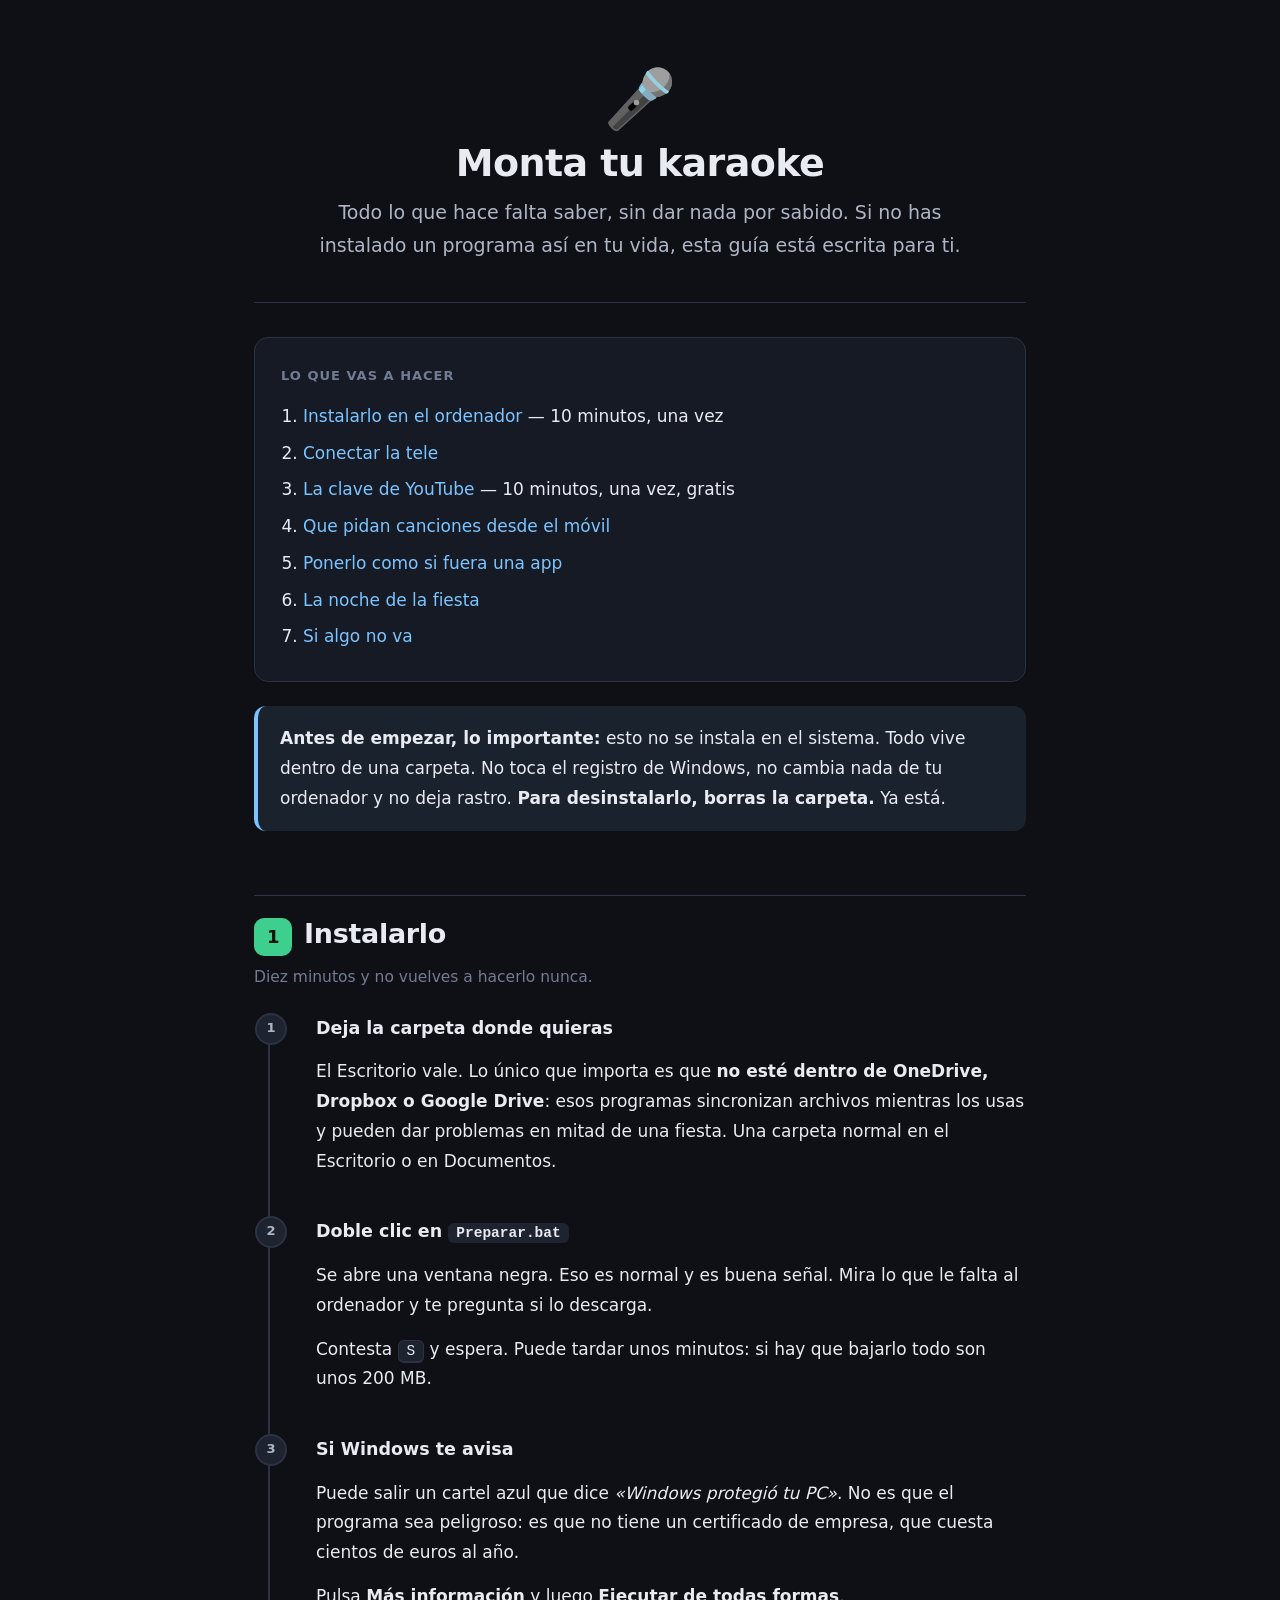
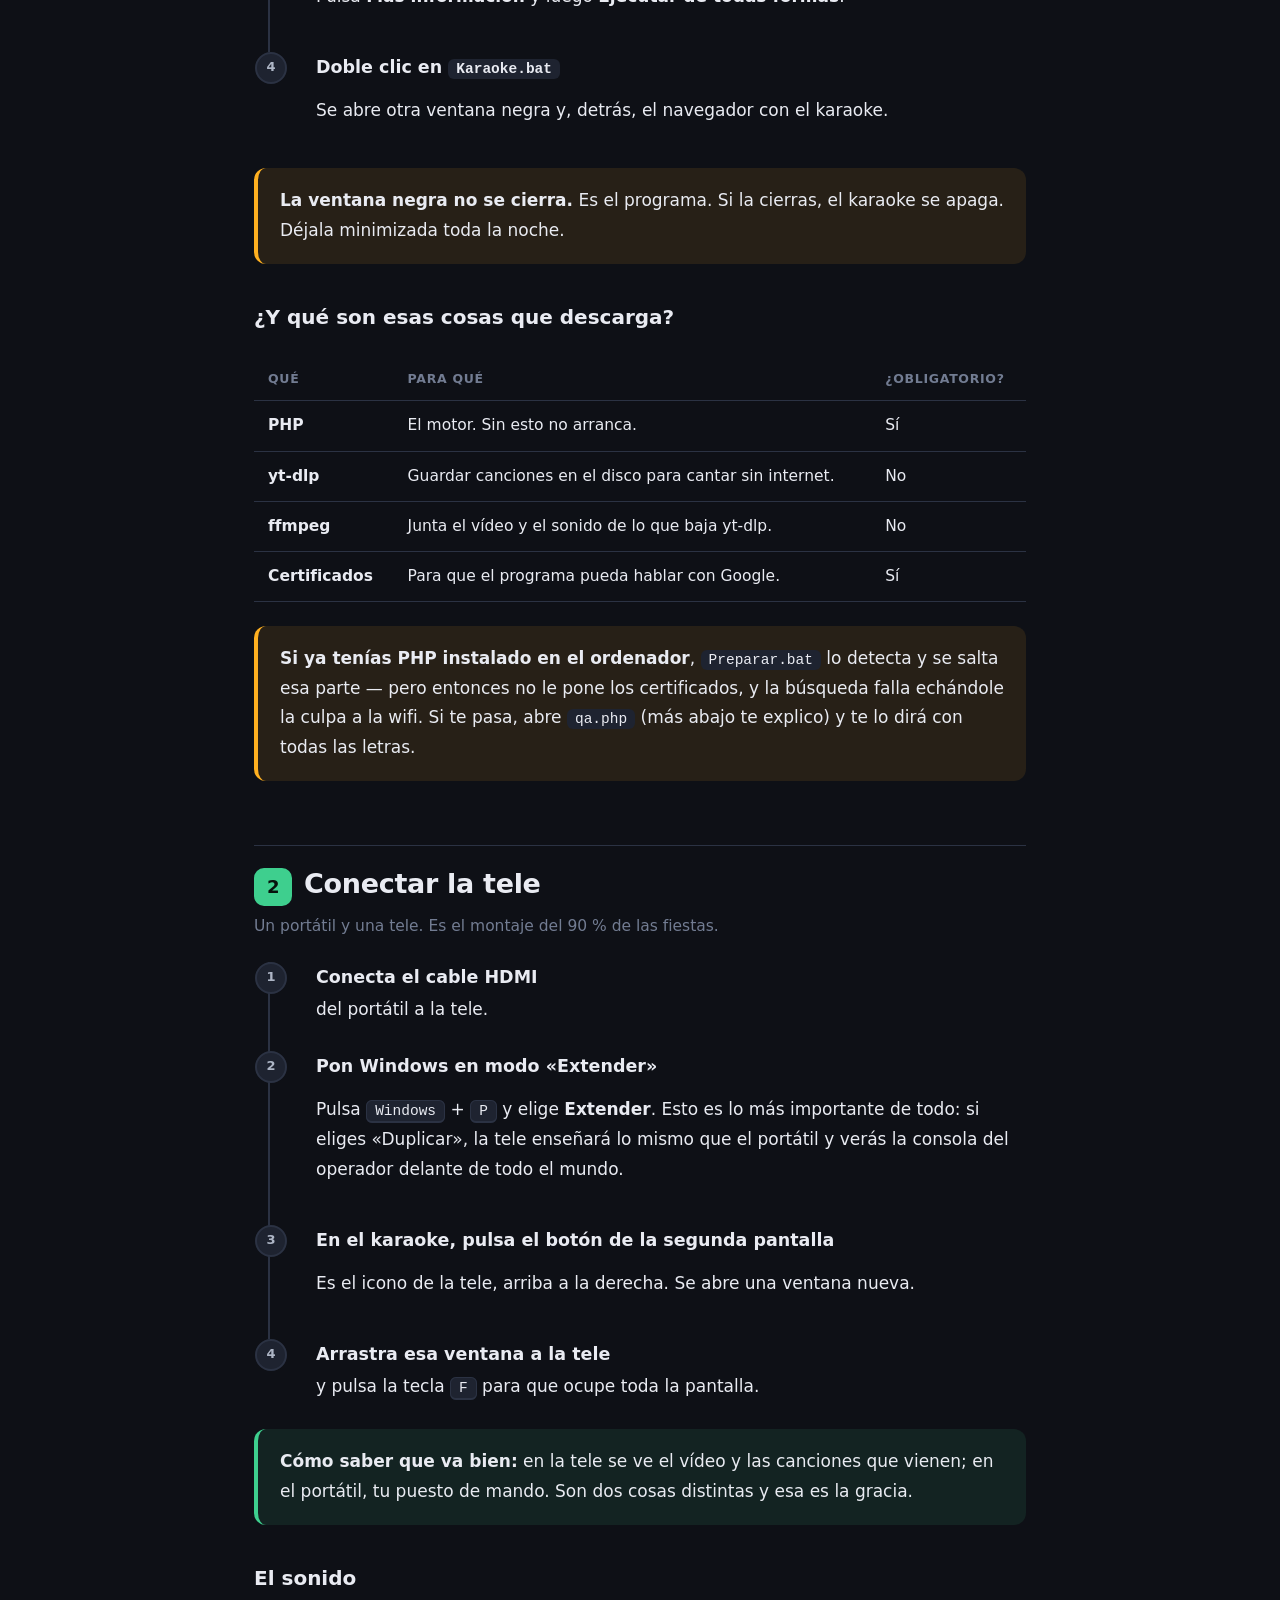
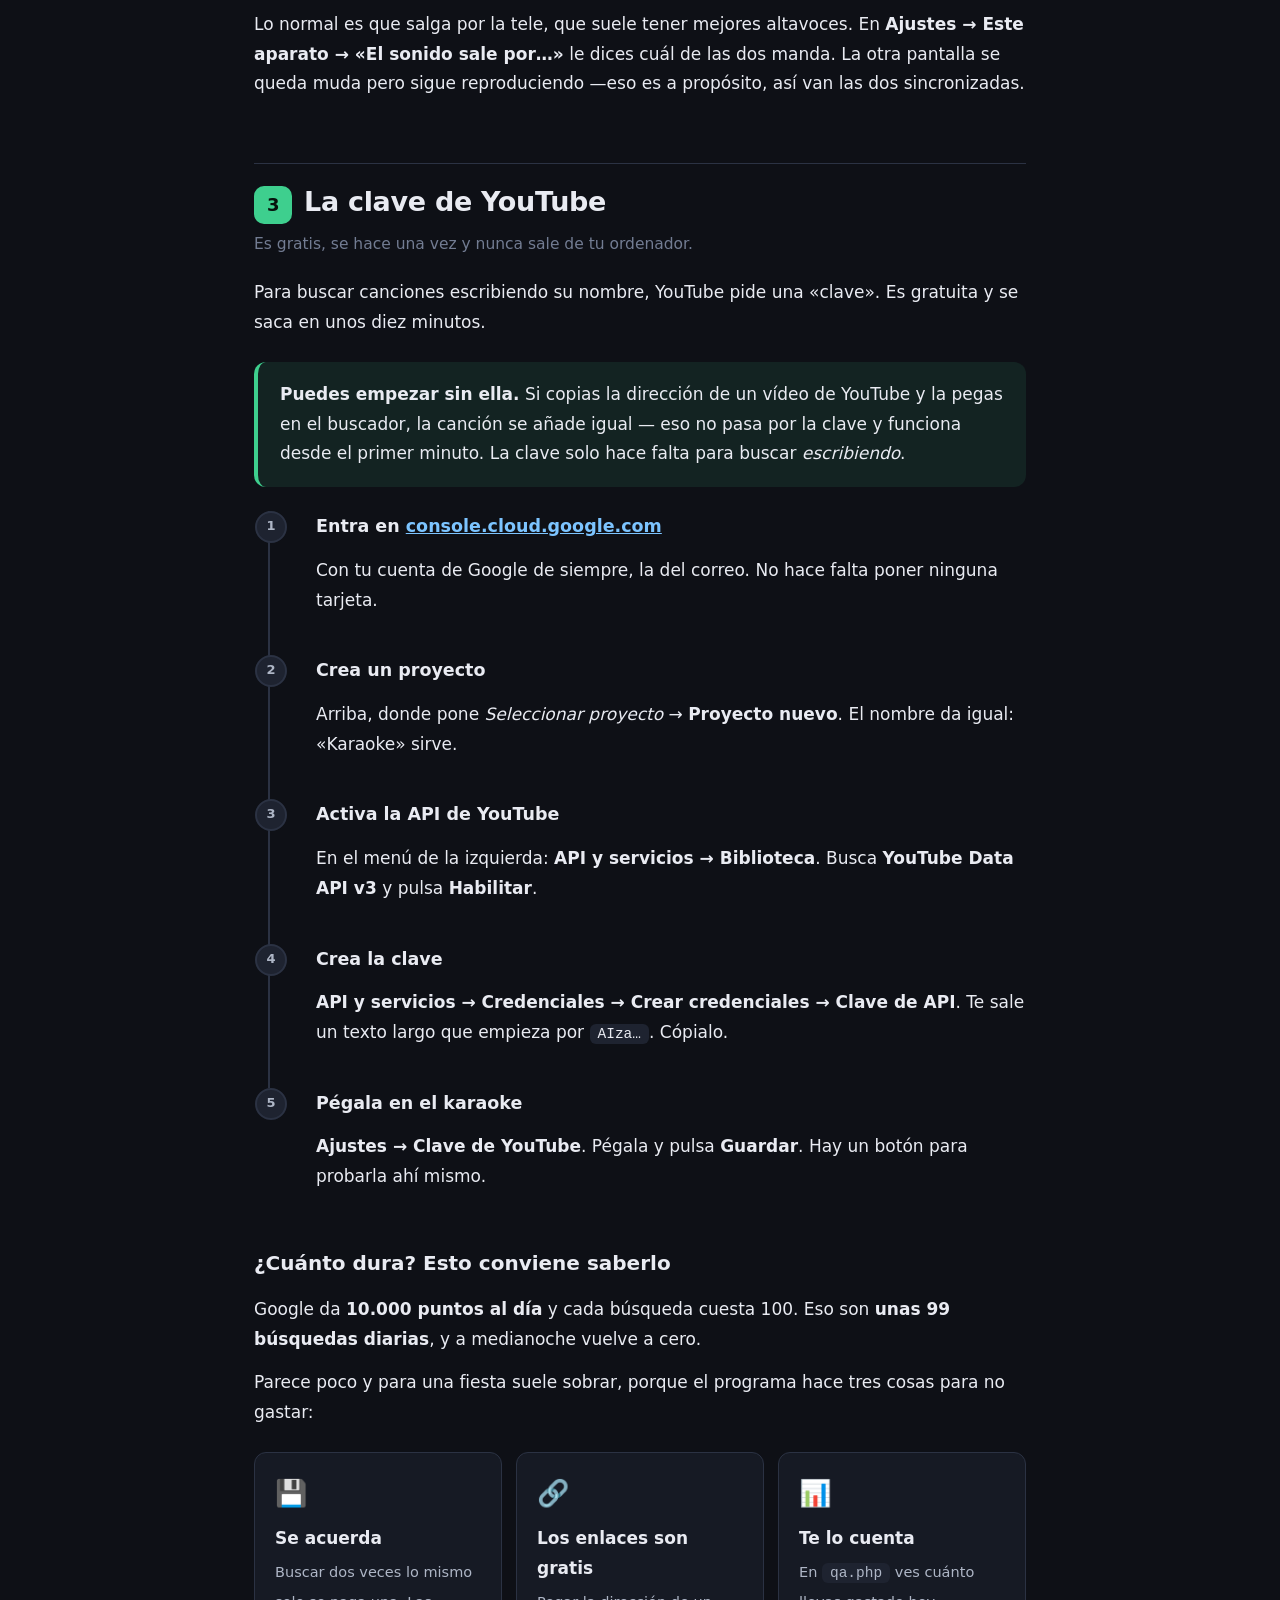
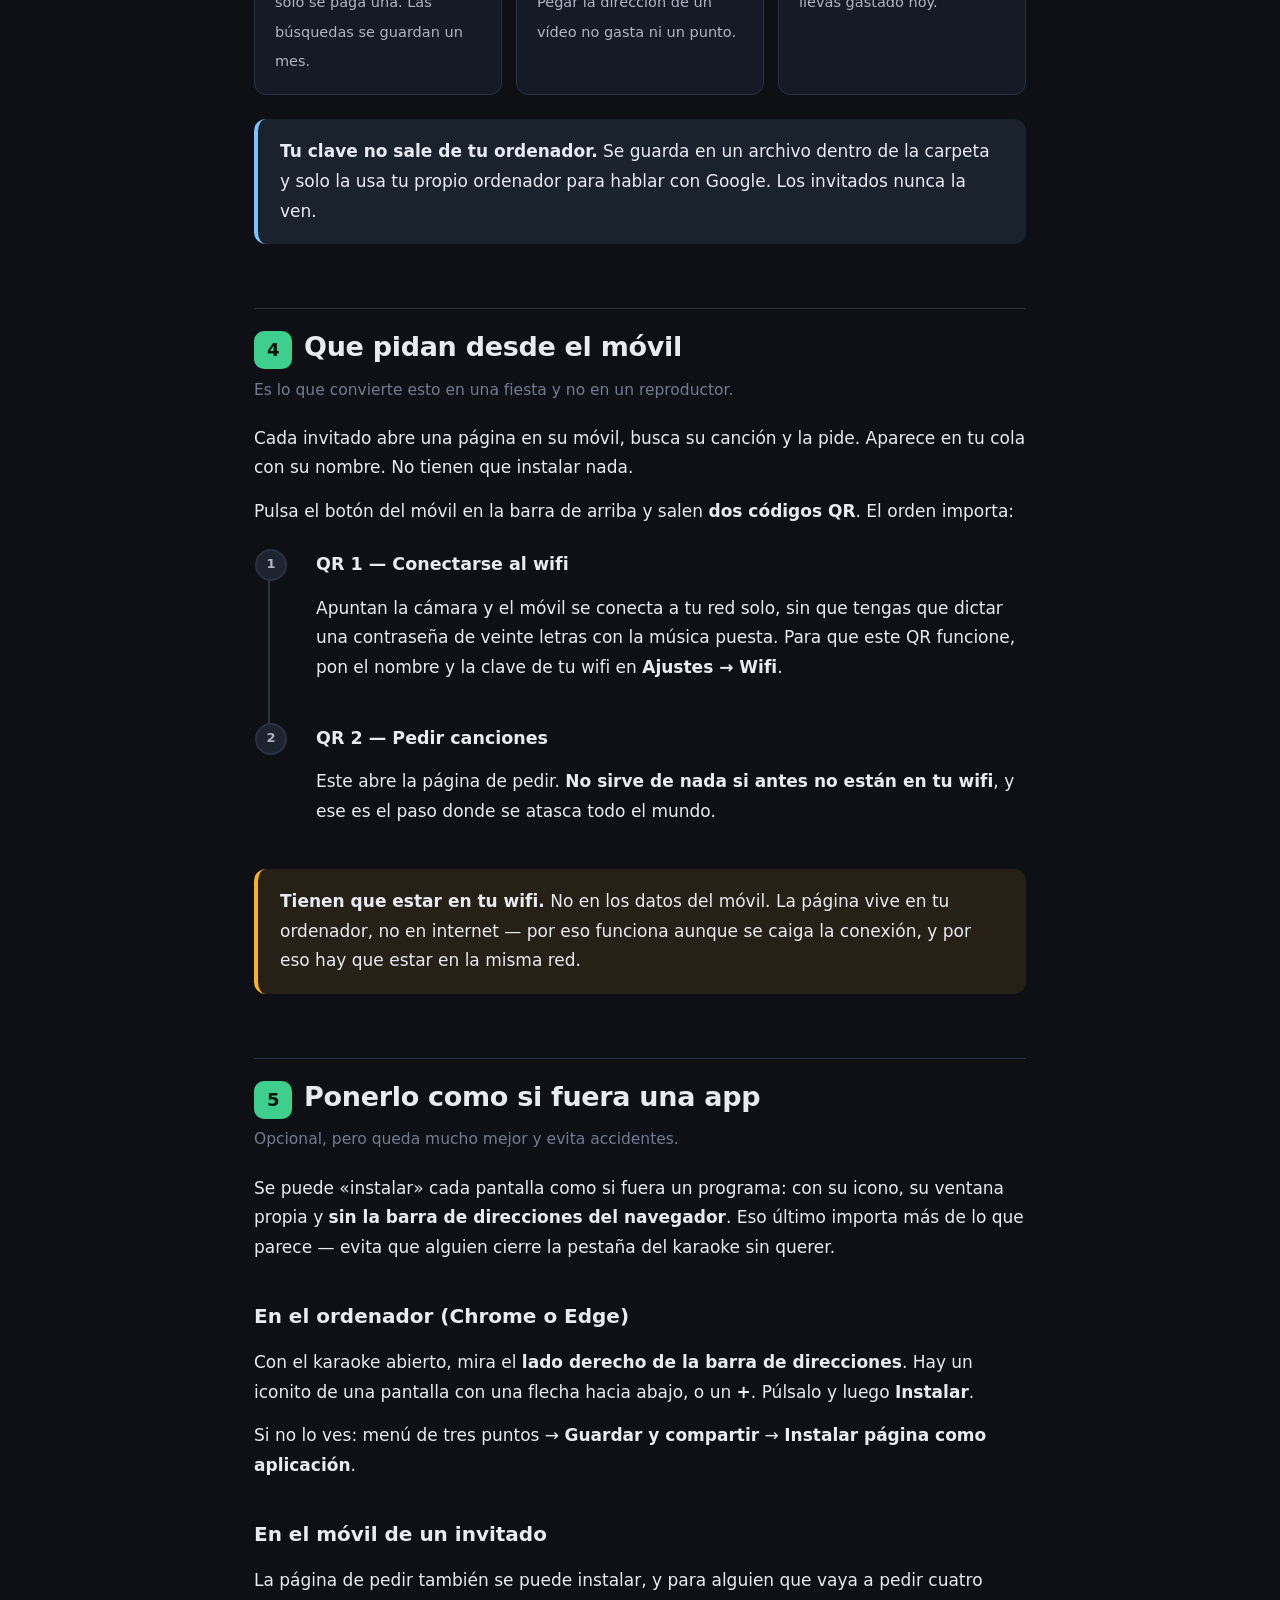
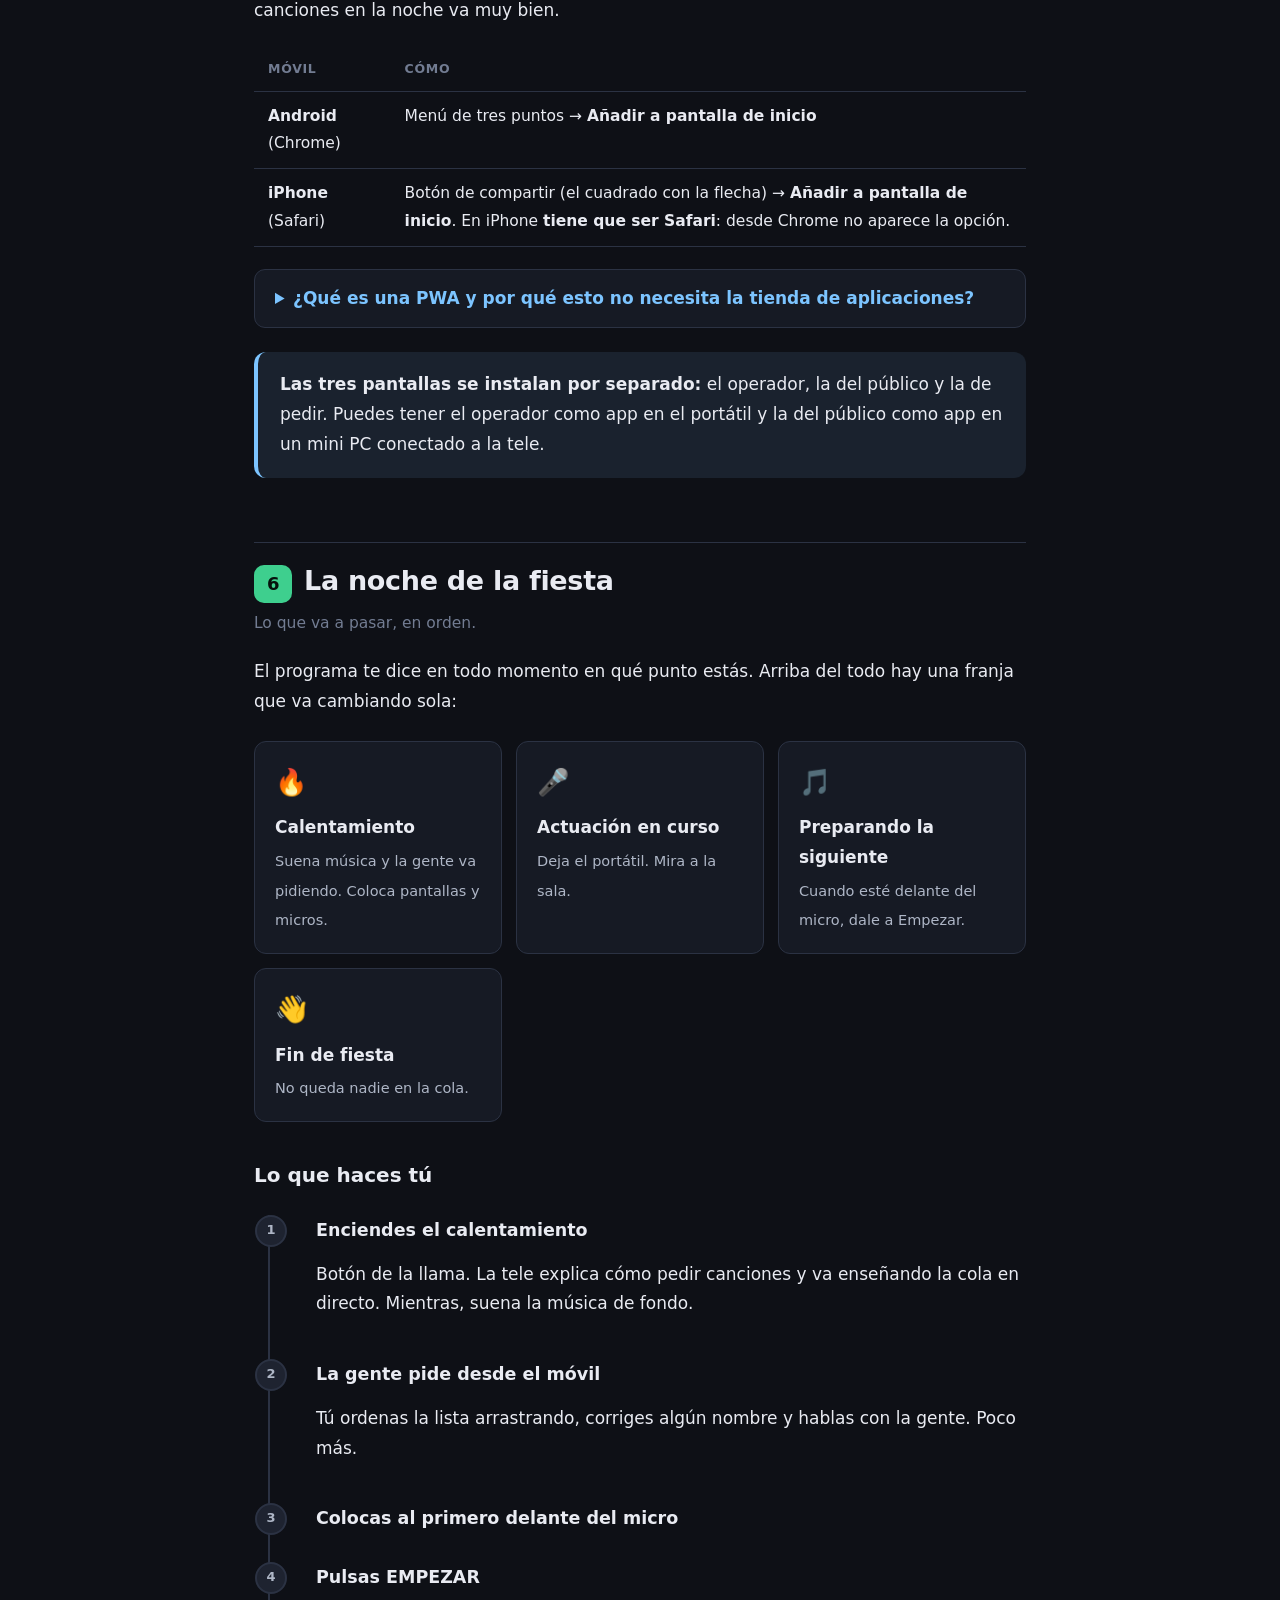
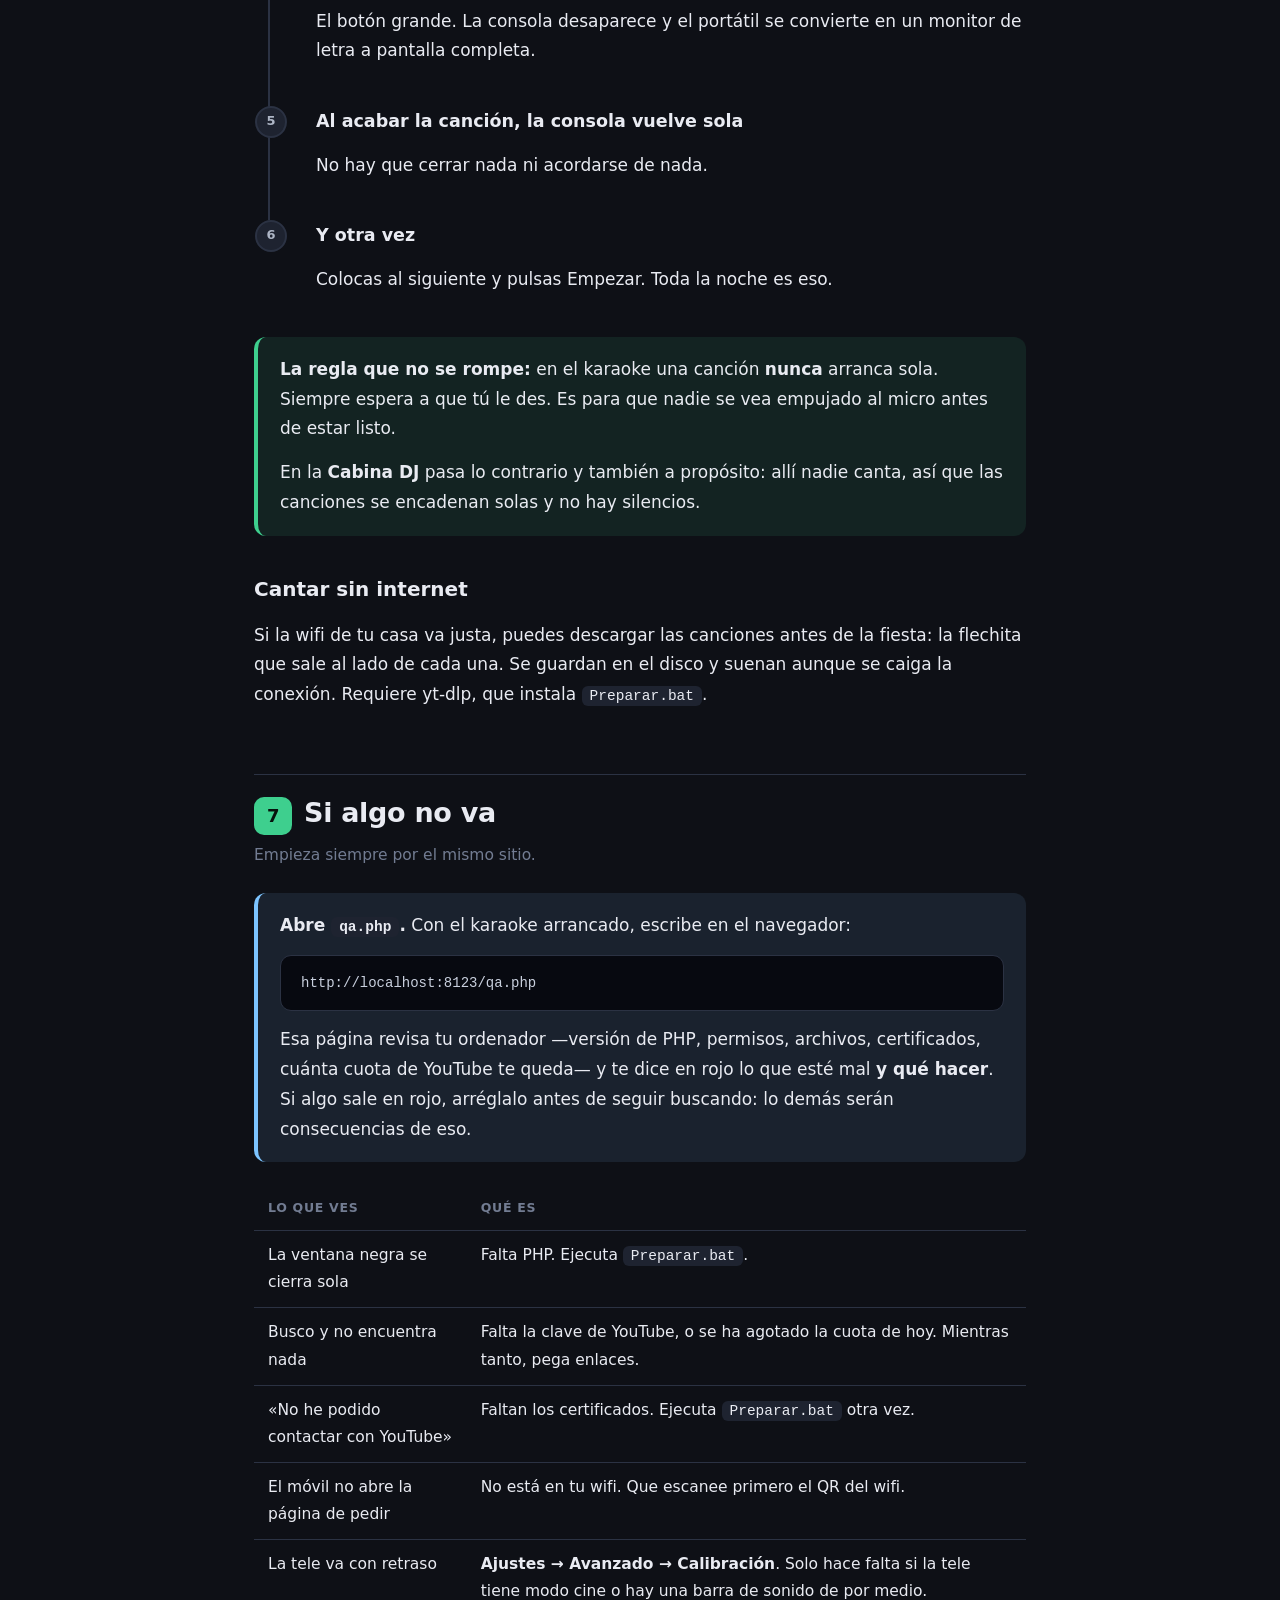
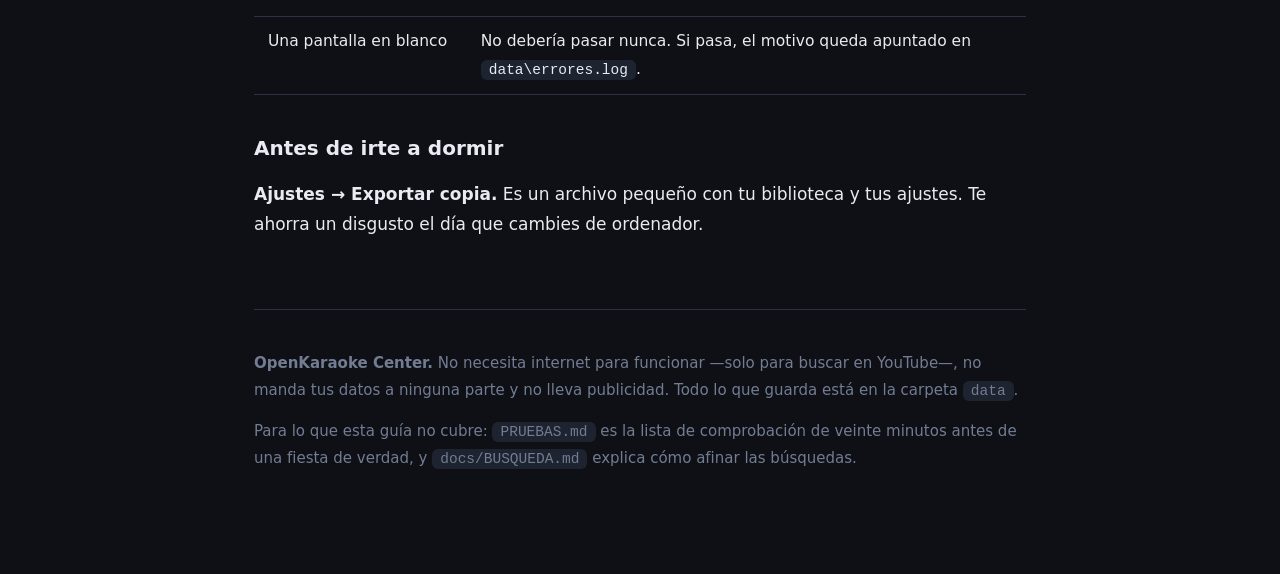
==== GUIA.html @ f1037ae2 "Pool de claves API, temas separados por espacio, QA completa y correcciones reales Trae al día la ra" ====
<!DOCTYPE html>
<html lang="es">
<head>
<meta charset="UTF-8">
<meta name="viewport" content="width=device-width,initial-scale=1">
<title>Guía de OpenKaraoke Center — montar tu karaoke paso a paso</title>
<style>
  :root{
    --bg:#0e1016; --bg2:#161a24; --bg3:#1e2330; --line:#2b3243;
    --txt:#e9ebf2; --txt2:#aeb6c6; --txt3:#727c92;
    --ac:#3ecf8e; --av:#ffb020; --mal:#ff6b6b; --az:#7cc4ff;
  }
  *{box-sizing:border-box}
  html{scroll-behavior:smooth}
  body{
    margin:0; background:var(--bg); color:var(--txt);
    font:17px/1.75 -apple-system,BlinkMacSystemFont,"Segoe UI",system-ui,sans-serif;
  }
  .wrap{max-width:820px;margin:0 auto;padding:0 24px 90px}

  header.top{
    padding:70px 0 40px; text-align:center;
    border-bottom:1px solid var(--line); margin-bottom:10px;
  }
  header.top .em{font-size:58px;line-height:1}
  h1{font-size:38px;line-height:1.15;margin:14px 0 10px;letter-spacing:-.6px}
  .lead{color:var(--txt2);font-size:19px;max-width:56ch;margin:0 auto}

  nav.indice{
    background:var(--bg2);border:1px solid var(--line);border-radius:14px;
    padding:22px 26px;margin:34px 0 10px;
  }
  nav.indice b{font-size:13px;letter-spacing:1px;text-transform:uppercase;color:var(--txt3)}
  nav.indice ol{margin:12px 0 0;padding-left:22px}
  nav.indice li{margin:7px 0}
  nav.indice a{color:var(--az);text-decoration:none}
  nav.indice a:hover{text-decoration:underline}

  h2{
    font-size:27px;margin:64px 0 6px;letter-spacing:-.3px;
    padding-top:14px;border-top:1px solid var(--line);
  }
  h2 .n{
    display:inline-block;min-width:38px;height:38px;line-height:38px;
    text-align:center;background:var(--ac);color:#06120c;border-radius:10px;
    font-size:18px;font-weight:800;margin-right:12px;
  }
  h3{font-size:20px;margin:36px 0 4px}
  p{margin:14px 0}
  .sub{color:var(--txt3);margin:2px 0 20px;font-size:15.5px}

  ol.pasos{counter-reset:p;list-style:none;padding:0;margin:22px 0}
  ol.pasos>li{
    counter-increment:p;position:relative;padding:0 0 26px 46px;
    border-left:2px solid var(--line);margin-left:14px;
  }
  ol.pasos>li:last-child{border-left-color:transparent;padding-bottom:4px}
  ol.pasos>li::before{
    content:counter(p);position:absolute;left:-15px;top:0;
    width:28px;height:28px;border-radius:50%;background:var(--bg3);
    border:2px solid var(--line);color:var(--txt2);
    font-size:13px;font-weight:800;text-align:center;line-height:25px;
  }
  ol.pasos>li>b{display:block;font-size:17.5px;margin-bottom:2px}

  .caja{border-radius:12px;padding:18px 22px;margin:24px 0;border-left:4px solid}
  .caja p:first-child{margin-top:0} .caja p:last-child{margin-bottom:0}
  .ojo{background:rgba(255,176,32,.10);border-color:var(--av)}
  .bien{background:rgba(62,207,142,.10);border-color:var(--ac)}
  .info{background:rgba(124,196,255,.10);border-color:var(--az)}
  .caja b{color:inherit}

  code,kbd{
    background:var(--bg3);padding:2px 8px;border-radius:6px;
    font-family:ui-monospace,SFMono-Regular,Menlo,monospace;font-size:14.5px;
  }
  kbd{border:1px solid var(--line);border-bottom-width:2px}
  pre{
    background:#070910;border:1px solid var(--line);border-radius:11px;
    padding:16px 20px;overflow:auto;font-size:14px;line-height:1.6;color:#c9d0de;
  }

  table{width:100%;border-collapse:collapse;margin:22px 0;font-size:15.5px}
  th,td{text-align:left;padding:11px 14px;border-bottom:1px solid var(--line);vertical-align:top}
  th{color:var(--txt3);font-size:12.5px;letter-spacing:.7px;text-transform:uppercase}

  .tarjetas{display:grid;grid-template-columns:repeat(auto-fit,minmax(215px,1fr));gap:14px;margin:24px 0}
  .tj{background:var(--bg2);border:1px solid var(--line);border-radius:12px;padding:18px 20px}
  .tj .ic{font-size:26px}
  .tj b{display:block;margin:8px 0 3px}
  .tj span{color:var(--txt2);font-size:14.5px;line-height:1.6}

  details{background:var(--bg2);border:1px solid var(--line);border-radius:11px;
          padding:14px 20px;margin:16px 0}
  summary{cursor:pointer;font-weight:700;color:var(--az)}
  details[open] summary{margin-bottom:10px}

  a{color:var(--az)}
  footer{margin-top:70px;padding-top:26px;border-top:1px solid var(--line);
         color:var(--txt3);font-size:15px}
</style>
</head>
<body>
<div class="wrap">

<header class="top">
  <div class="em">🎤</div>
  <h1>Monta tu karaoke</h1>
  <p class="lead">
    Todo lo que hace falta saber, sin dar nada por sabido. Si no has
    instalado un programa así en tu vida, esta guía está escrita para ti.
  </p>
</header>

<nav class="indice">
  <b>Lo que vas a hacer</b>
  <ol>
    <li><a href="#instalar">Instalarlo en el ordenador</a> — 10 minutos, una vez</li>
    <li><a href="#tele">Conectar la tele</a></li>
    <li><a href="#clave">La clave de YouTube</a> — 10 minutos, una vez, gratis</li>
    <li><a href="#moviles">Que pidan canciones desde el móvil</a></li>
    <li><a href="#pwa">Ponerlo como si fuera una app</a></li>
    <li><a href="#fiesta">La noche de la fiesta</a></li>
    <li><a href="#problemas">Si algo no va</a></li>
  </ol>
</nav>

<div class="caja info">
  <p><b>Antes de empezar, lo importante:</b> esto no se instala en el
  sistema. Todo vive dentro de una carpeta. No toca el registro de
  Windows, no cambia nada de tu ordenador y no deja rastro. <b>Para
  desinstalarlo, borras la carpeta.</b> Ya está.</p>
</div>


<h2 id="instalar"><span class="n">1</span>Instalarlo</h2>
<p class="sub">Diez minutos y no vuelves a hacerlo nunca.</p>

<ol class="pasos">
  <li>
    <b>Deja la carpeta donde quieras</b>
    <p>El Escritorio vale. Lo único que importa es que <b>no esté dentro de
    OneDrive, Dropbox o Google Drive</b>: esos programas sincronizan
    archivos mientras los usas y pueden dar problemas en mitad de una
    fiesta. Una carpeta normal en el Escritorio o en Documentos.</p>
  </li>
  <li>
    <b>Doble clic en <code>Preparar.bat</code></b>
    <p>Se abre una ventana negra. Eso es normal y es buena señal. Mira lo
    que le falta al ordenador y te pregunta si lo descarga.</p>
    <p>Contesta <kbd>S</kbd> y espera. Puede tardar unos minutos: si
    hay que bajarlo todo son unos 200 MB.</p>
  </li>
  <li>
    <b>Si Windows te avisa</b>
    <p>Puede salir un cartel azul que dice <i>«Windows protegió tu PC»</i>.
    No es que el programa sea peligroso: es que no tiene un certificado de
    empresa, que cuesta cientos de euros al año.</p>
    <p>Pulsa <b>Más información</b> y luego <b>Ejecutar de todas formas</b>.</p>
  </li>
  <li>
    <b>Doble clic en <code>Karaoke.bat</code></b>
    <p>Se abre otra ventana negra y, detrás, el navegador con el karaoke.</p>
  </li>
</ol>

<div class="caja ojo">
  <p><b>La ventana negra no se cierra.</b> Es el programa. Si la cierras,
  el karaoke se apaga. Déjala minimizada toda la noche.</p>
</div>

<h3>¿Y qué son esas cosas que descarga?</h3>
<table>
  <tr><th>Qué</th><th>Para qué</th><th>¿Obligatorio?</th></tr>
  <tr><td><b>PHP</b></td><td>El motor. Sin esto no arranca.</td><td>Sí</td></tr>
  <tr><td><b>yt-dlp</b></td><td>Guardar canciones en el disco para cantar sin internet.</td><td>No</td></tr>
  <tr><td><b>ffmpeg</b></td><td>Junta el vídeo y el sonido de lo que baja yt-dlp.</td><td>No</td></tr>
  <tr><td><b>Certificados</b></td><td>Para que el programa pueda hablar con Google.</td><td>Sí</td></tr>
</table>

<div class="caja ojo">
  <p><b>Si ya tenías PHP instalado en el ordenador</b>, <code>Preparar.bat</code>
  lo detecta y se salta esa parte — pero entonces no le pone los
  certificados, y la búsqueda falla echándole la culpa a la wifi. Si te
  pasa, abre <code>qa.php</code> (más abajo te explico) y te lo dirá con
  todas las letras.</p>
</div>


<h2 id="tele"><span class="n">2</span>Conectar la tele</h2>
<p class="sub">Un portátil y una tele. Es el montaje del 90 % de las fiestas.</p>

<ol class="pasos">
  <li>
    <b>Conecta el cable HDMI</b> del portátil a la tele.
  </li>
  <li>
    <b>Pon Windows en modo «Extender»</b>
    <p>Pulsa <kbd>Windows</kbd> + <kbd>P</kbd> y elige <b>Extender</b>.
    Esto es lo más importante de todo: si eliges «Duplicar», la tele
    enseñará lo mismo que el portátil y verás la consola del operador
    delante de todo el mundo.</p>
  </li>
  <li>
    <b>En el karaoke, pulsa el botón de la segunda pantalla</b>
    <p>Es el icono de la tele, arriba a la derecha. Se abre una ventana
    nueva.</p>
  </li>
  <li>
    <b>Arrastra esa ventana a la tele</b> y pulsa la tecla <kbd>F</kbd>
    para que ocupe toda la pantalla.
  </li>
</ol>

<div class="caja bien">
  <p><b>Cómo saber que va bien:</b> en la tele se ve el vídeo y las
  canciones que vienen; en el portátil, tu puesto de mando. Son dos cosas
  distintas y esa es la gracia.</p>
</div>

<h3>El sonido</h3>
<p>Lo normal es que salga por la tele, que suele tener mejores altavoces.
En <b>Ajustes → Este aparato → «El sonido sale por…»</b> le dices cuál de
las dos manda. La otra pantalla se queda muda pero sigue reproduciendo
—eso es a propósito, así van las dos sincronizadas.</p>


<h2 id="clave"><span class="n">3</span>La clave de YouTube</h2>
<p class="sub">Es gratis, se hace una vez y nunca sale de tu ordenador.</p>

<p>Para buscar canciones escribiendo su nombre, YouTube pide una
«clave». Es gratuita y se saca en unos diez minutos.</p>

<div class="caja bien">
  <p><b>Puedes empezar sin ella.</b> Si copias la dirección de un vídeo de
  YouTube y la pegas en el buscador, la canción se añade igual — eso no
  pasa por la clave y funciona desde el primer minuto. La clave solo hace
  falta para buscar <i>escribiendo</i>.</p>
</div>

<ol class="pasos">
  <li>
    <b>Entra en <a href="https://console.cloud.google.com" target="_blank" rel="noopener">console.cloud.google.com</a></b>
    <p>Con tu cuenta de Google de siempre, la del correo. No hace falta
    poner ninguna tarjeta.</p>
  </li>
  <li>
    <b>Crea un proyecto</b>
    <p>Arriba, donde pone <i>Seleccionar proyecto</i> → <b>Proyecto
    nuevo</b>. El nombre da igual: «Karaoke» sirve.</p>
  </li>
  <li>
    <b>Activa la API de YouTube</b>
    <p>En el menú de la izquierda: <b>API y servicios → Biblioteca</b>.
    Busca <b>YouTube Data API v3</b> y pulsa <b>Habilitar</b>.</p>
  </li>
  <li>
    <b>Crea la clave</b>
    <p><b>API y servicios → Credenciales → Crear credenciales → Clave de
    API</b>. Te sale un texto largo que empieza por <code>AIza…</code>.
    Cópialo.</p>
  </li>
  <li>
    <b>Pégala en el karaoke</b>
    <p><b>Ajustes → Clave de YouTube</b>. Pégala y pulsa <b>Guardar</b>.
    Hay un botón para probarla ahí mismo.</p>
  </li>
</ol>

<h3>¿Cuánto dura? Esto conviene saberlo</h3>
<p>Google da <b>10.000 puntos al día</b> y cada búsqueda cuesta 100. Eso
son <b>unas 99 búsquedas diarias</b>, y a medianoche vuelve a cero.</p>
<p>Parece poco y para una fiesta suele sobrar, porque el programa hace
tres cosas para no gastar:</p>
<div class="tarjetas">
  <div class="tj"><div class="ic">💾</div><b>Se acuerda</b>
    <span>Buscar dos veces lo mismo solo se paga una. Las búsquedas se
    guardan un mes.</span></div>
  <div class="tj"><div class="ic">🔗</div><b>Los enlaces son gratis</b>
    <span>Pegar la dirección de un vídeo no gasta ni un punto.</span></div>
  <div class="tj"><div class="ic">📊</div><b>Te lo cuenta</b>
    <span>En <code>qa.php</code> ves cuánto llevas gastado hoy.</span></div>
</div>

<div class="caja info">
  <p><b>Tu clave no sale de tu ordenador.</b> Se guarda en un archivo
  dentro de la carpeta y solo la usa tu propio ordenador para hablar con
  Google. Los invitados nunca la ven.</p>
</div>


<h2 id="moviles"><span class="n">4</span>Que pidan desde el móvil</h2>
<p class="sub">Es lo que convierte esto en una fiesta y no en un reproductor.</p>

<p>Cada invitado abre una página en su móvil, busca su canción y la pide.
Aparece en tu cola con su nombre. No tienen que instalar nada.</p>

<p>Pulsa el botón del móvil en la barra de arriba y salen <b>dos códigos
QR</b>. El orden importa:</p>

<ol class="pasos">
  <li>
    <b>QR 1 — Conectarse al wifi</b>
    <p>Apuntan la cámara y el móvil se conecta a tu red solo, sin que
    tengas que dictar una contraseña de veinte letras con la música
    puesta. Para que este QR funcione, pon el nombre y la clave de tu wifi
    en <b>Ajustes → Wifi</b>.</p>
  </li>
  <li>
    <b>QR 2 — Pedir canciones</b>
    <p>Este abre la página de pedir. <b>No sirve de nada si antes no están
    en tu wifi</b>, y ese es el paso donde se atasca todo el mundo.</p>
  </li>
</ol>

<div class="caja ojo">
  <p><b>Tienen que estar en tu wifi.</b> No en los datos del móvil. La
  página vive en tu ordenador, no en internet — por eso funciona aunque se
  caiga la conexión, y por eso hay que estar en la misma red.</p>
</div>


<h2 id="pwa"><span class="n">5</span>Ponerlo como si fuera una app</h2>
<p class="sub">Opcional, pero queda mucho mejor y evita accidentes.</p>

<p>Se puede «instalar» cada pantalla como si fuera un programa: con su
icono, su ventana propia y <b>sin la barra de direcciones del navegador</b>.
Eso último importa más de lo que parece — evita que alguien cierre la
pestaña del karaoke sin querer.</p>

<h3>En el ordenador (Chrome o Edge)</h3>
<p>Con el karaoke abierto, mira el <b>lado derecho de la barra de
direcciones</b>. Hay un iconito de una pantalla con una flecha hacia
abajo, o un <b>+</b>. Púlsalo y luego <b>Instalar</b>.</p>
<p>Si no lo ves: menú de tres puntos → <b>Guardar y compartir</b> →
<b>Instalar página como aplicación</b>.</p>

<h3>En el móvil de un invitado</h3>
<p>La página de pedir también se puede instalar, y para alguien que vaya a
pedir cuatro canciones en la noche va muy bien.</p>
<table>
  <tr><th>Móvil</th><th>Cómo</th></tr>
  <tr><td><b>Android</b> (Chrome)</td>
      <td>Menú de tres puntos → <b>Añadir a pantalla de inicio</b></td></tr>
  <tr><td><b>iPhone</b> (Safari)</td>
      <td>Botón de compartir (el cuadrado con la flecha) → <b>Añadir a
      pantalla de inicio</b>. En iPhone <b>tiene que ser Safari</b>: desde
      Chrome no aparece la opción.</td></tr>
</table>

<details>
  <summary>¿Qué es una PWA y por qué esto no necesita la tienda de aplicaciones?</summary>
  <p>Una PWA es una página web que el móvil trata como si fuera una app:
  icono propio, pantalla completa y funciona aunque falle la conexión.</p>
  <p>La ventaja aquí es doble. No hay que publicar nada en Google Play ni
  en la App Store —lo que significa que no hay revisiones, ni cuotas, ni
  que nadie pueda retirarla— y tus invitados no tienen que descargar
  nada. Y como la página está guardada en el móvil, si el router
  parpadea a mitad de fiesta la pantalla no se queda en blanco.</p>
</details>

<div class="caja info">
  <p><b>Las tres pantallas se instalan por separado:</b> el operador, la
  del público y la de pedir. Puedes tener el operador como app en el
  portátil y la del público como app en un mini PC conectado a la tele.</p>
</div>


<h2 id="fiesta"><span class="n">6</span>La noche de la fiesta</h2>
<p class="sub">Lo que va a pasar, en orden.</p>

<p>El programa te dice en todo momento en qué punto estás. Arriba del
todo hay una franja que va cambiando sola:</p>

<div class="tarjetas">
  <div class="tj"><div class="ic">🔥</div><b>Calentamiento</b>
    <span>Suena música y la gente va pidiendo. Coloca pantallas y micros.</span></div>
  <div class="tj"><div class="ic">🎤</div><b>Actuación en curso</b>
    <span>Deja el portátil. Mira a la sala.</span></div>
  <div class="tj"><div class="ic">🎵</div><b>Preparando la siguiente</b>
    <span>Cuando esté delante del micro, dale a Empezar.</span></div>
  <div class="tj"><div class="ic">👋</div><b>Fin de fiesta</b>
    <span>No queda nadie en la cola.</span></div>
</div>

<h3>Lo que haces tú</h3>
<ol class="pasos">
  <li><b>Enciendes el calentamiento</b>
    <p>Botón de la llama. La tele explica cómo pedir canciones y va
    enseñando la cola en directo. Mientras, suena la música de fondo.</p></li>
  <li><b>La gente pide desde el móvil</b>
    <p>Tú ordenas la lista arrastrando, corriges algún nombre y hablas con
    la gente. Poco más.</p></li>
  <li><b>Colocas al primero delante del micro</b></li>
  <li><b>Pulsas EMPEZAR</b>
    <p>El botón grande. La consola desaparece y el portátil se convierte
    en un monitor de letra a pantalla completa.</p></li>
  <li><b>Al acabar la canción, la consola vuelve sola</b>
    <p>No hay que cerrar nada ni acordarse de nada.</p></li>
  <li><b>Y otra vez</b>
    <p>Colocas al siguiente y pulsas Empezar. Toda la noche es eso.</p></li>
</ol>

<div class="caja bien">
  <p><b>La regla que no se rompe:</b> en el karaoke una canción
  <b>nunca</b> arranca sola. Siempre espera a que tú le des. Es para que
  nadie se vea empujado al micro antes de estar listo.</p>
  <p>En la <b>Cabina DJ</b> pasa lo contrario y también a propósito: allí
  nadie canta, así que las canciones se encadenan solas y no hay silencios.</p>
</div>

<h3>Cantar sin internet</h3>
<p>Si la wifi de tu casa va justa, puedes descargar las canciones antes de
la fiesta: la flechita que sale al lado de cada una. Se guardan en el
disco y suenan aunque se caiga la conexión. Requiere yt-dlp, que instala
<code>Preparar.bat</code>.</p>


<h2 id="problemas"><span class="n">7</span>Si algo no va</h2>
<p class="sub">Empieza siempre por el mismo sitio.</p>

<div class="caja info">
  <p><b>Abre <code>qa.php</code>.</b> Con el karaoke arrancado, escribe en
  el navegador:</p>
  <pre>http://localhost:8123/qa.php</pre>
  <p>Esa página revisa tu ordenador —versión de PHP, permisos, archivos,
  certificados, cuánta cuota de YouTube te queda— y te dice en rojo lo que
  esté mal <b>y qué hacer</b>. Si algo sale en rojo, arréglalo antes de
  seguir buscando: lo demás serán consecuencias de eso.</p>
</div>

<table>
  <tr><th>Lo que ves</th><th>Qué es</th></tr>
  <tr><td>La ventana negra se cierra sola</td>
      <td>Falta PHP. Ejecuta <code>Preparar.bat</code>.</td></tr>
  <tr><td>Busco y no encuentra nada</td>
      <td>Falta la clave de YouTube, o se ha agotado la cuota de hoy.
      Mientras tanto, pega enlaces.</td></tr>
  <tr><td>«No he podido contactar con YouTube»</td>
      <td>Faltan los certificados. Ejecuta <code>Preparar.bat</code> otra vez.</td></tr>
  <tr><td>El móvil no abre la página de pedir</td>
      <td>No está en tu wifi. Que escanee primero el QR del wifi.</td></tr>
  <tr><td>La tele va con retraso</td>
      <td><b>Ajustes → Avanzado → Calibración</b>. Solo hace falta si la
      tele tiene modo cine o hay una barra de sonido de por medio.</td></tr>
  <tr><td>Una pantalla en blanco</td>
      <td>No debería pasar nunca. Si pasa, el motivo queda apuntado en
      <code>data\errores.log</code>.</td></tr>
</table>

<h3>Antes de irte a dormir</h3>
<p><b>Ajustes → Exportar copia.</b> Es un archivo pequeño con tu
biblioteca y tus ajustes. Te ahorra un disgusto el día que cambies de
ordenador.</p>


<footer>
  <p><b>OpenKaraoke Center.</b> No necesita internet para funcionar —solo
  para buscar en YouTube—, no manda tus datos a ninguna parte y no lleva
  publicidad. Todo lo que guarda está en la carpeta <code>data</code>.</p>
  <p>Para lo que esta guía no cubre: <code>PRUEBAS.md</code> es la lista de
  comprobación de veinte minutos antes de una fiesta de verdad, y
  <code>docs/BUSQUEDA.md</code> explica cómo afinar las búsquedas.</p>
</footer>

</div>
</body>
</html>
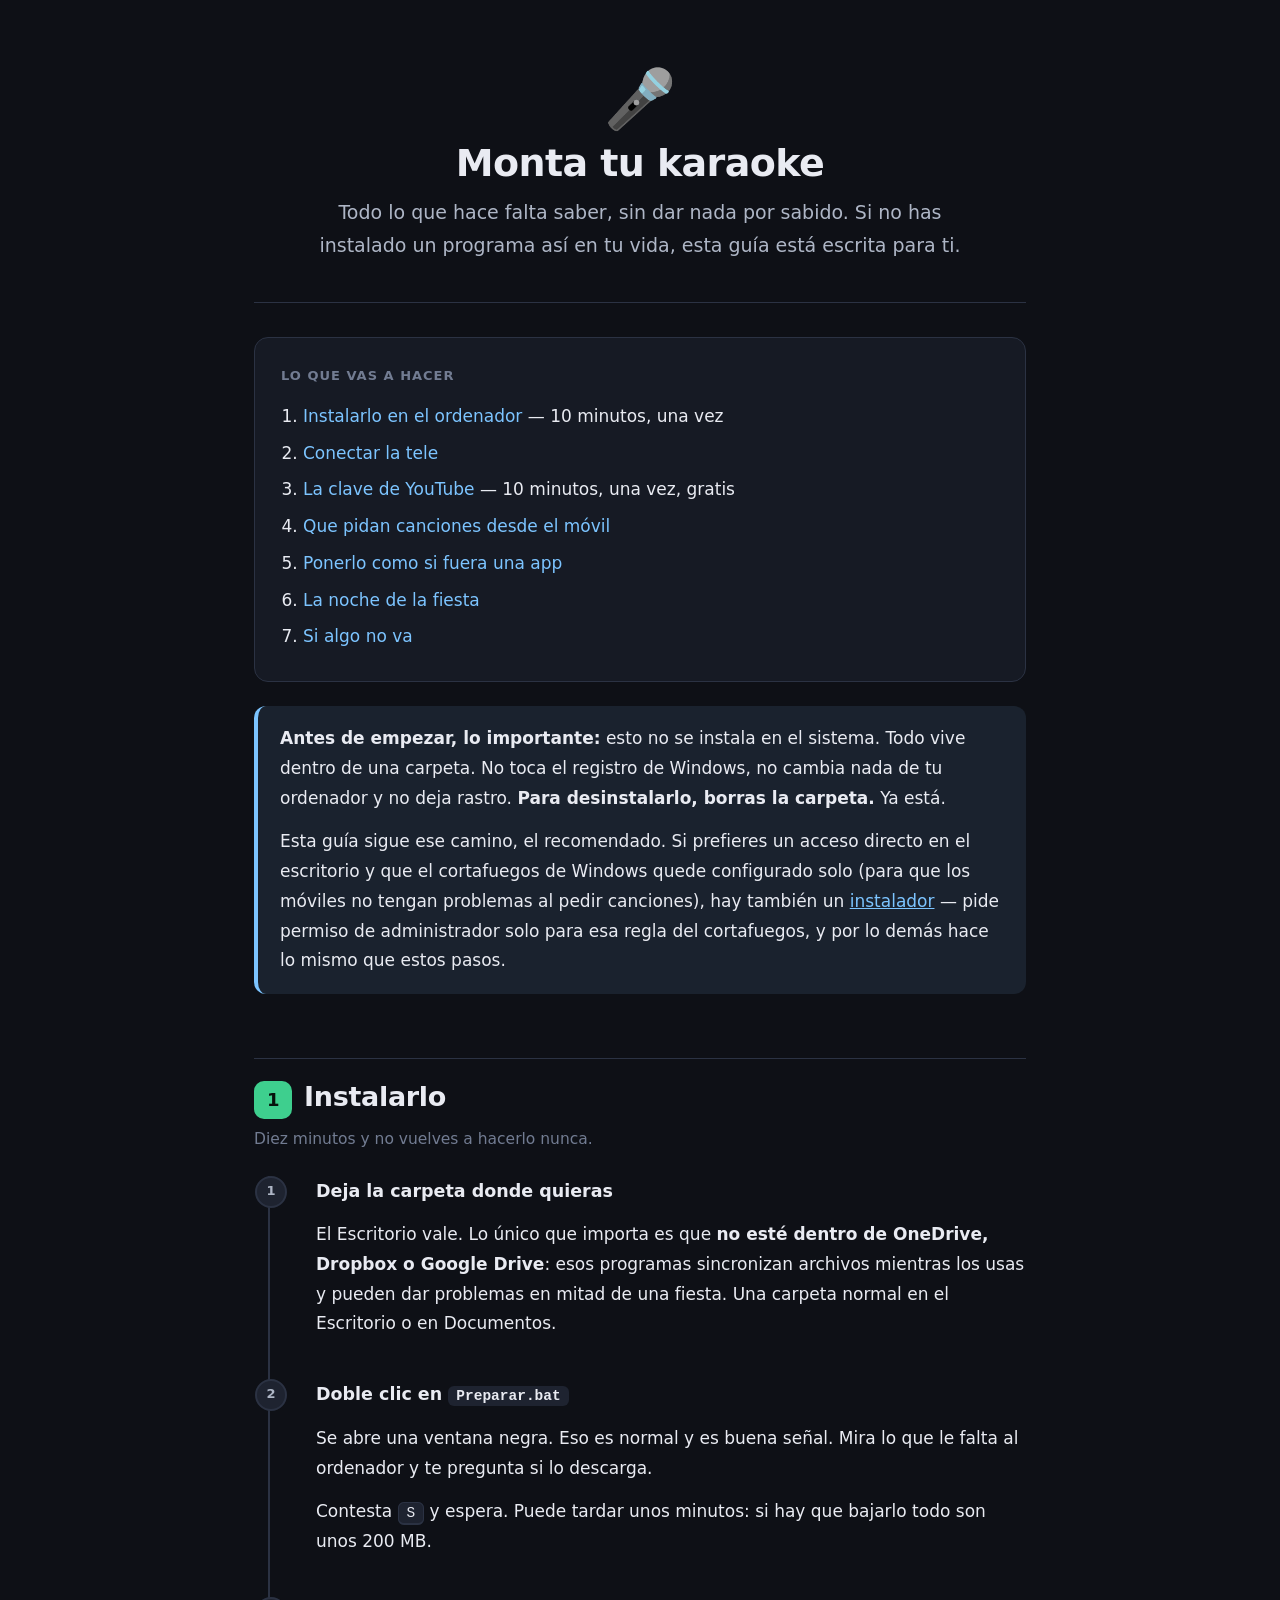
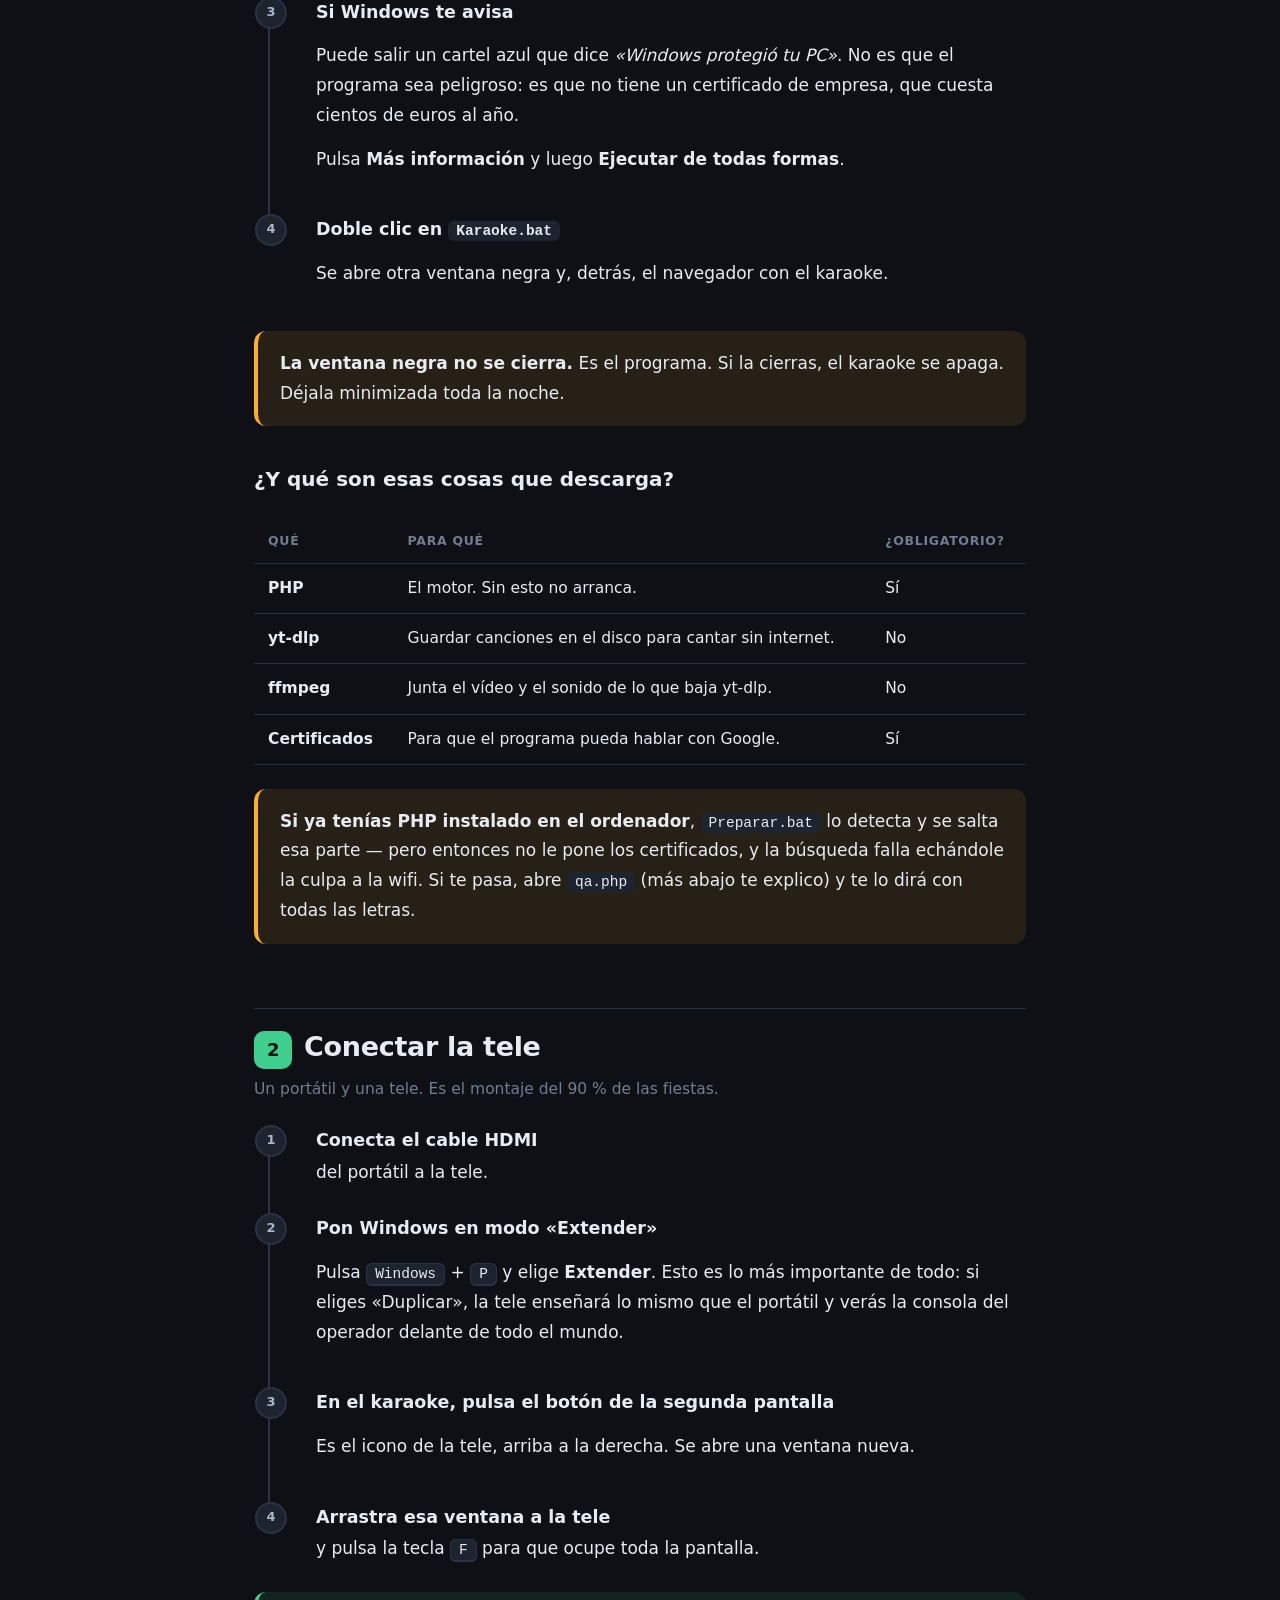
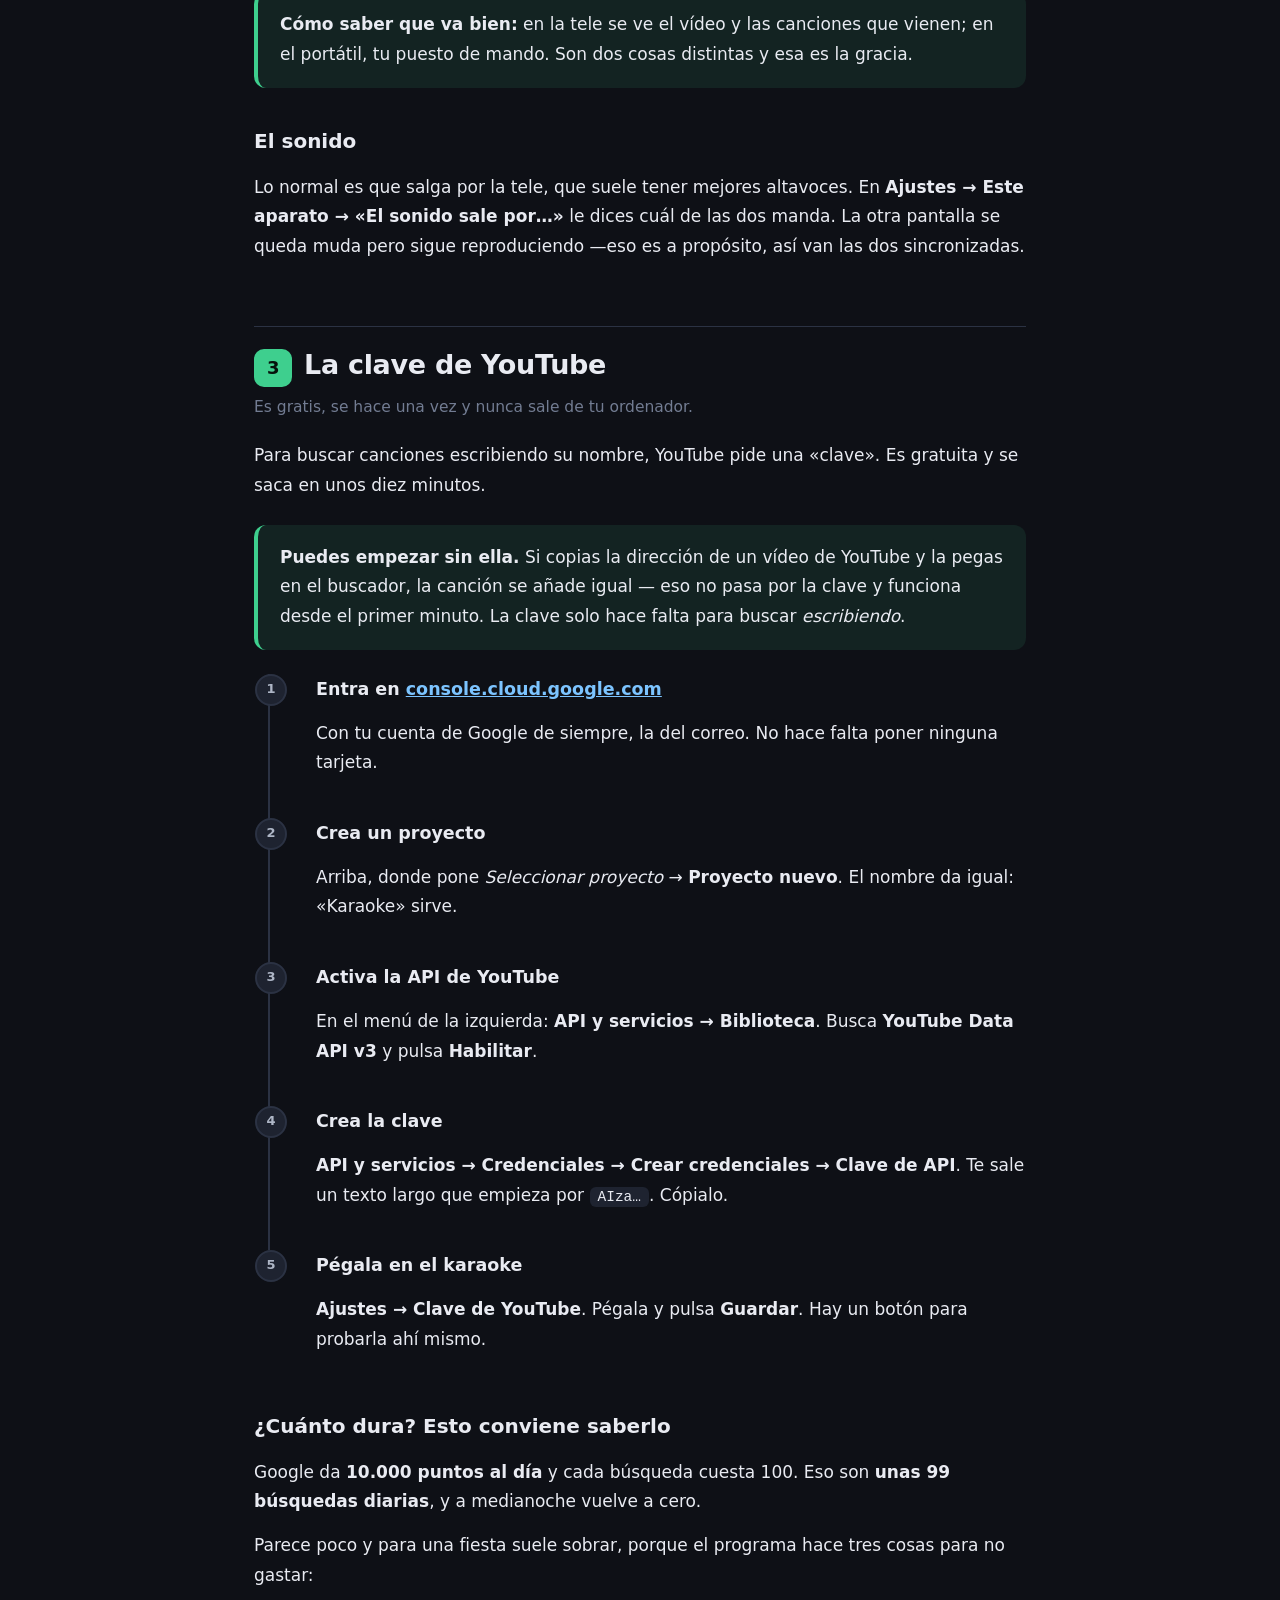
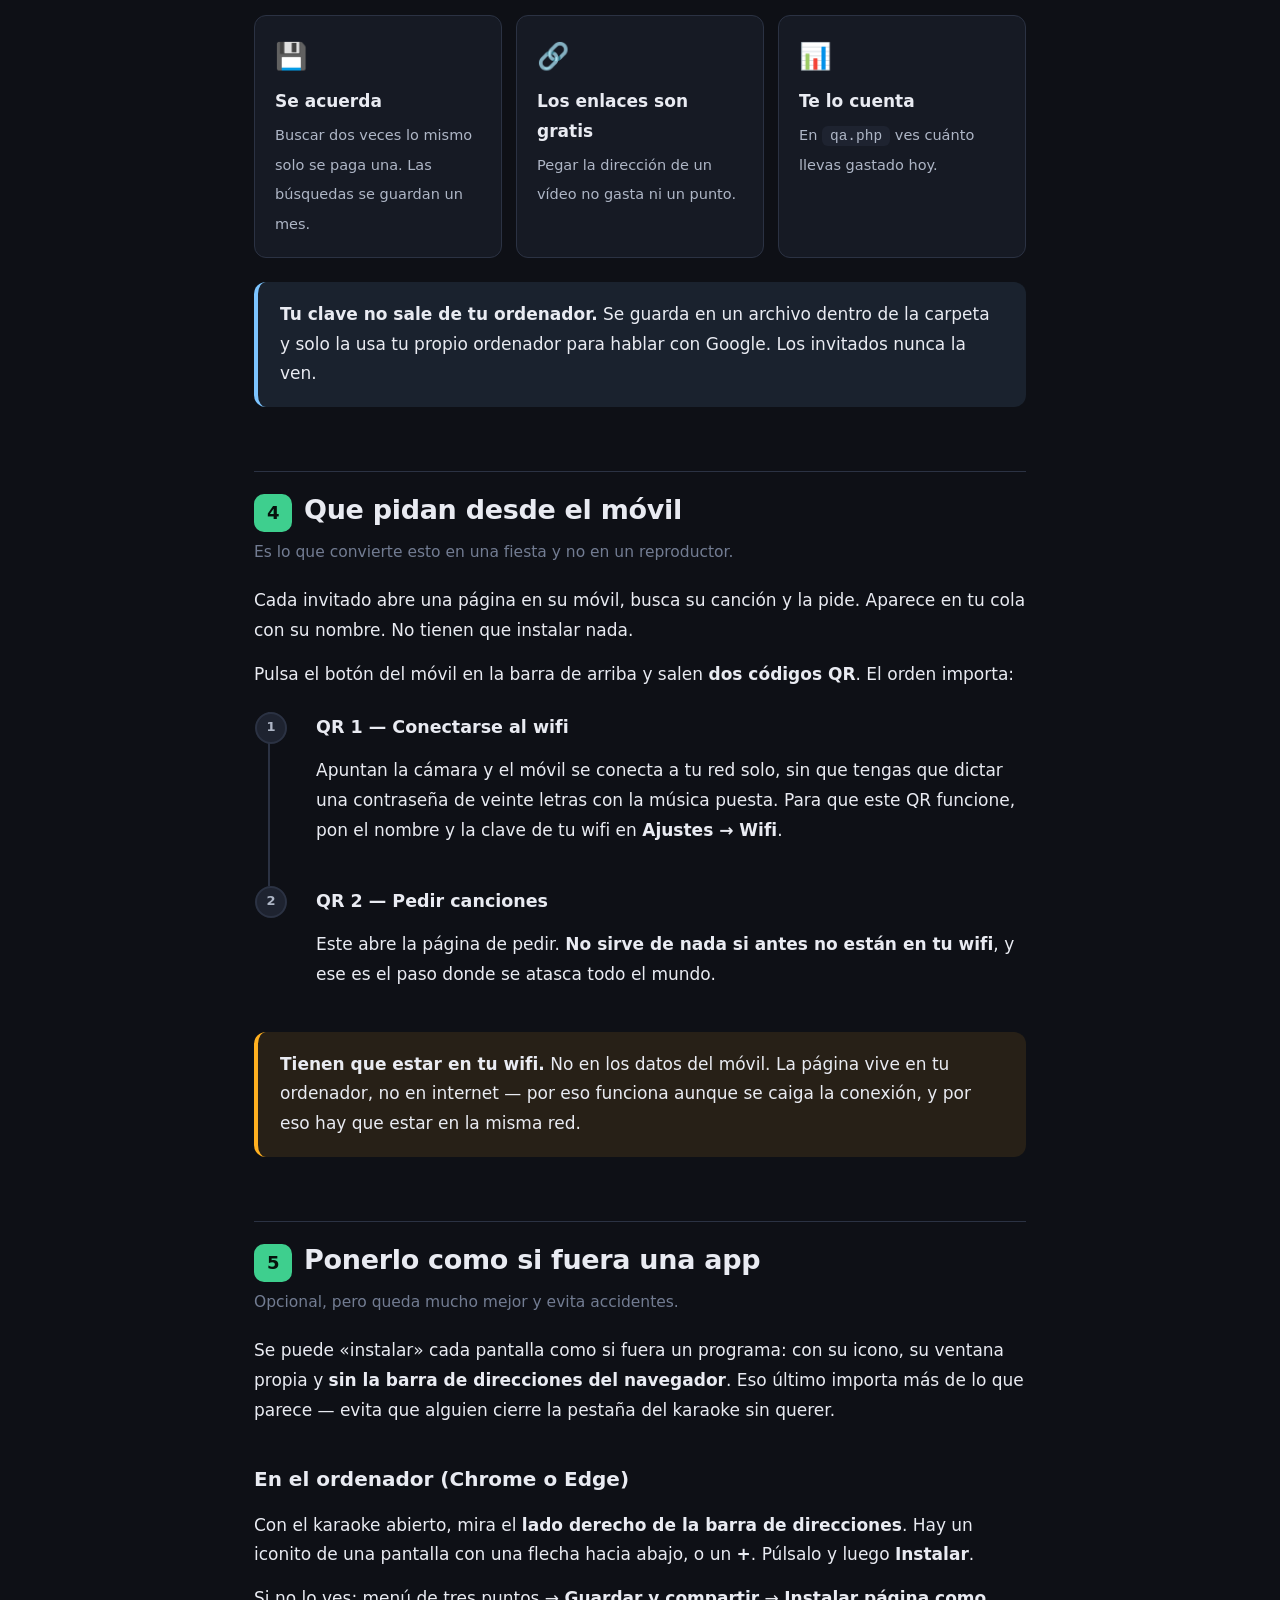
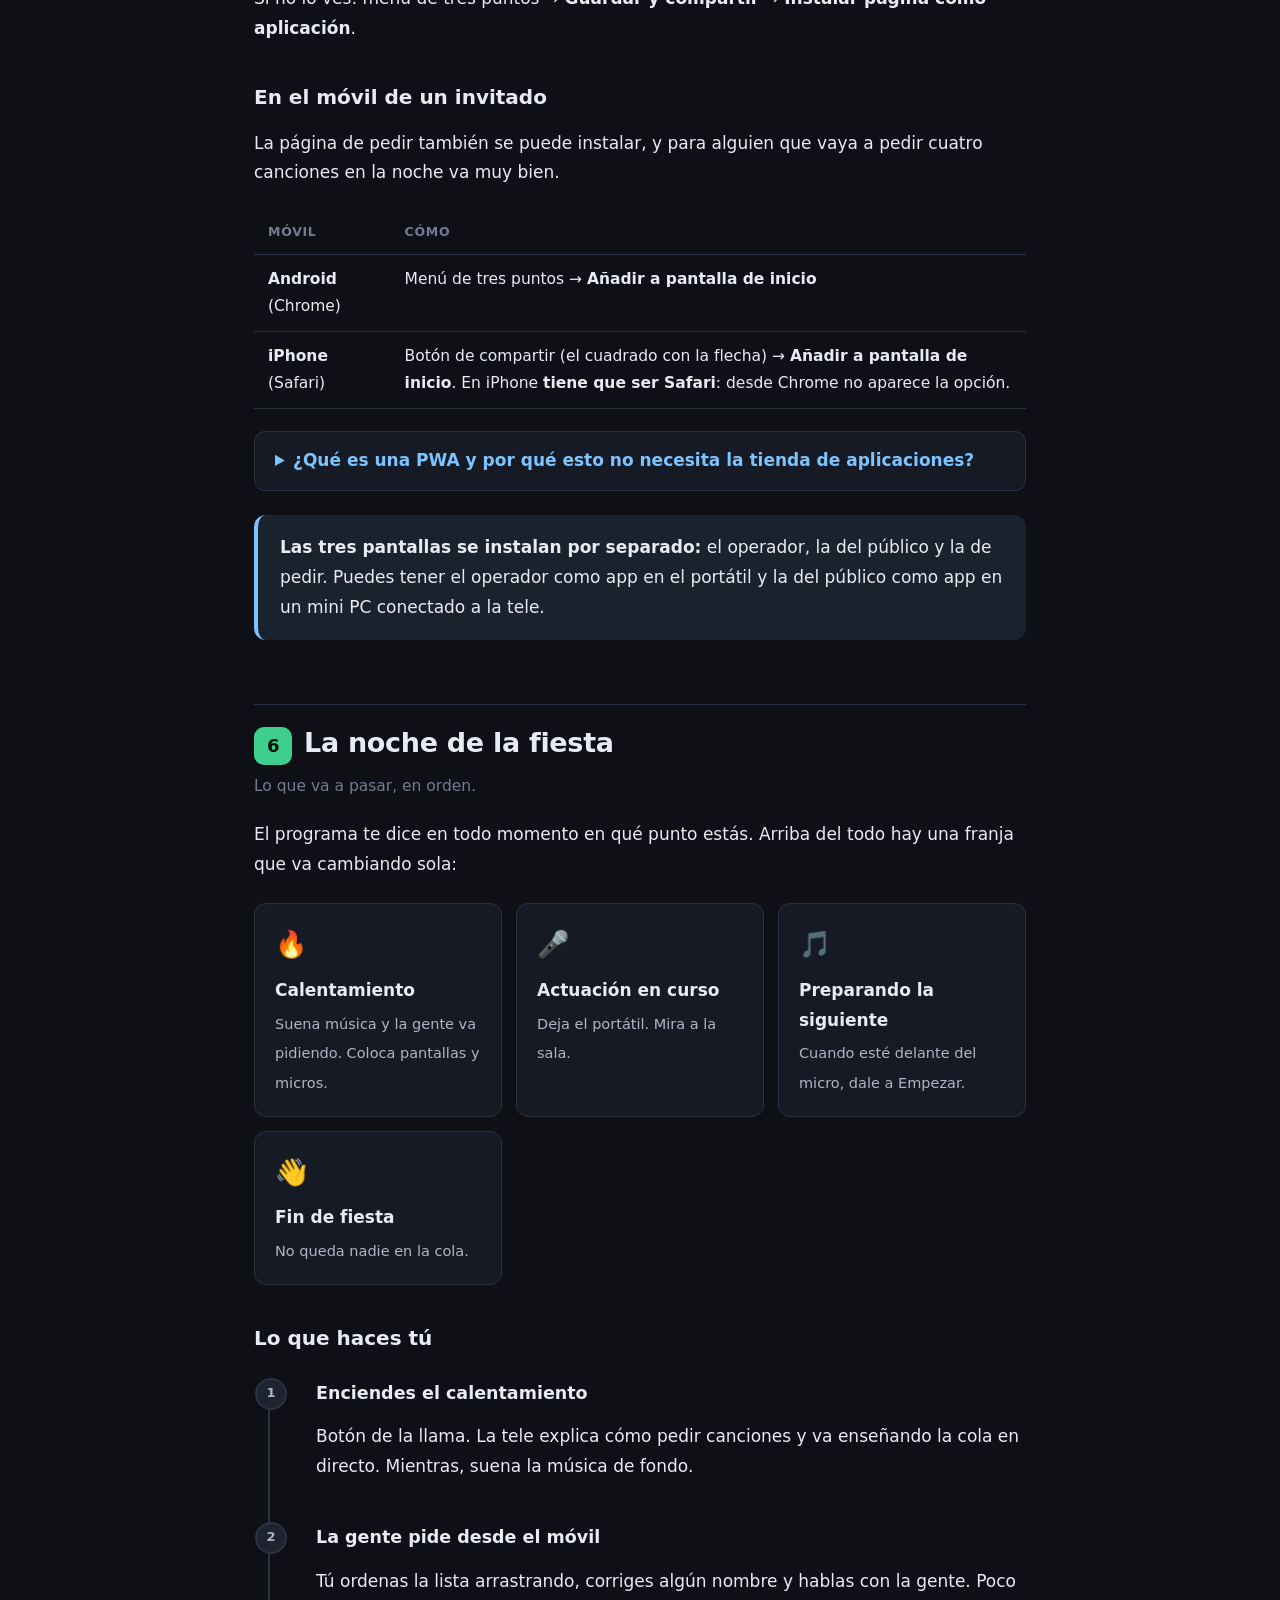
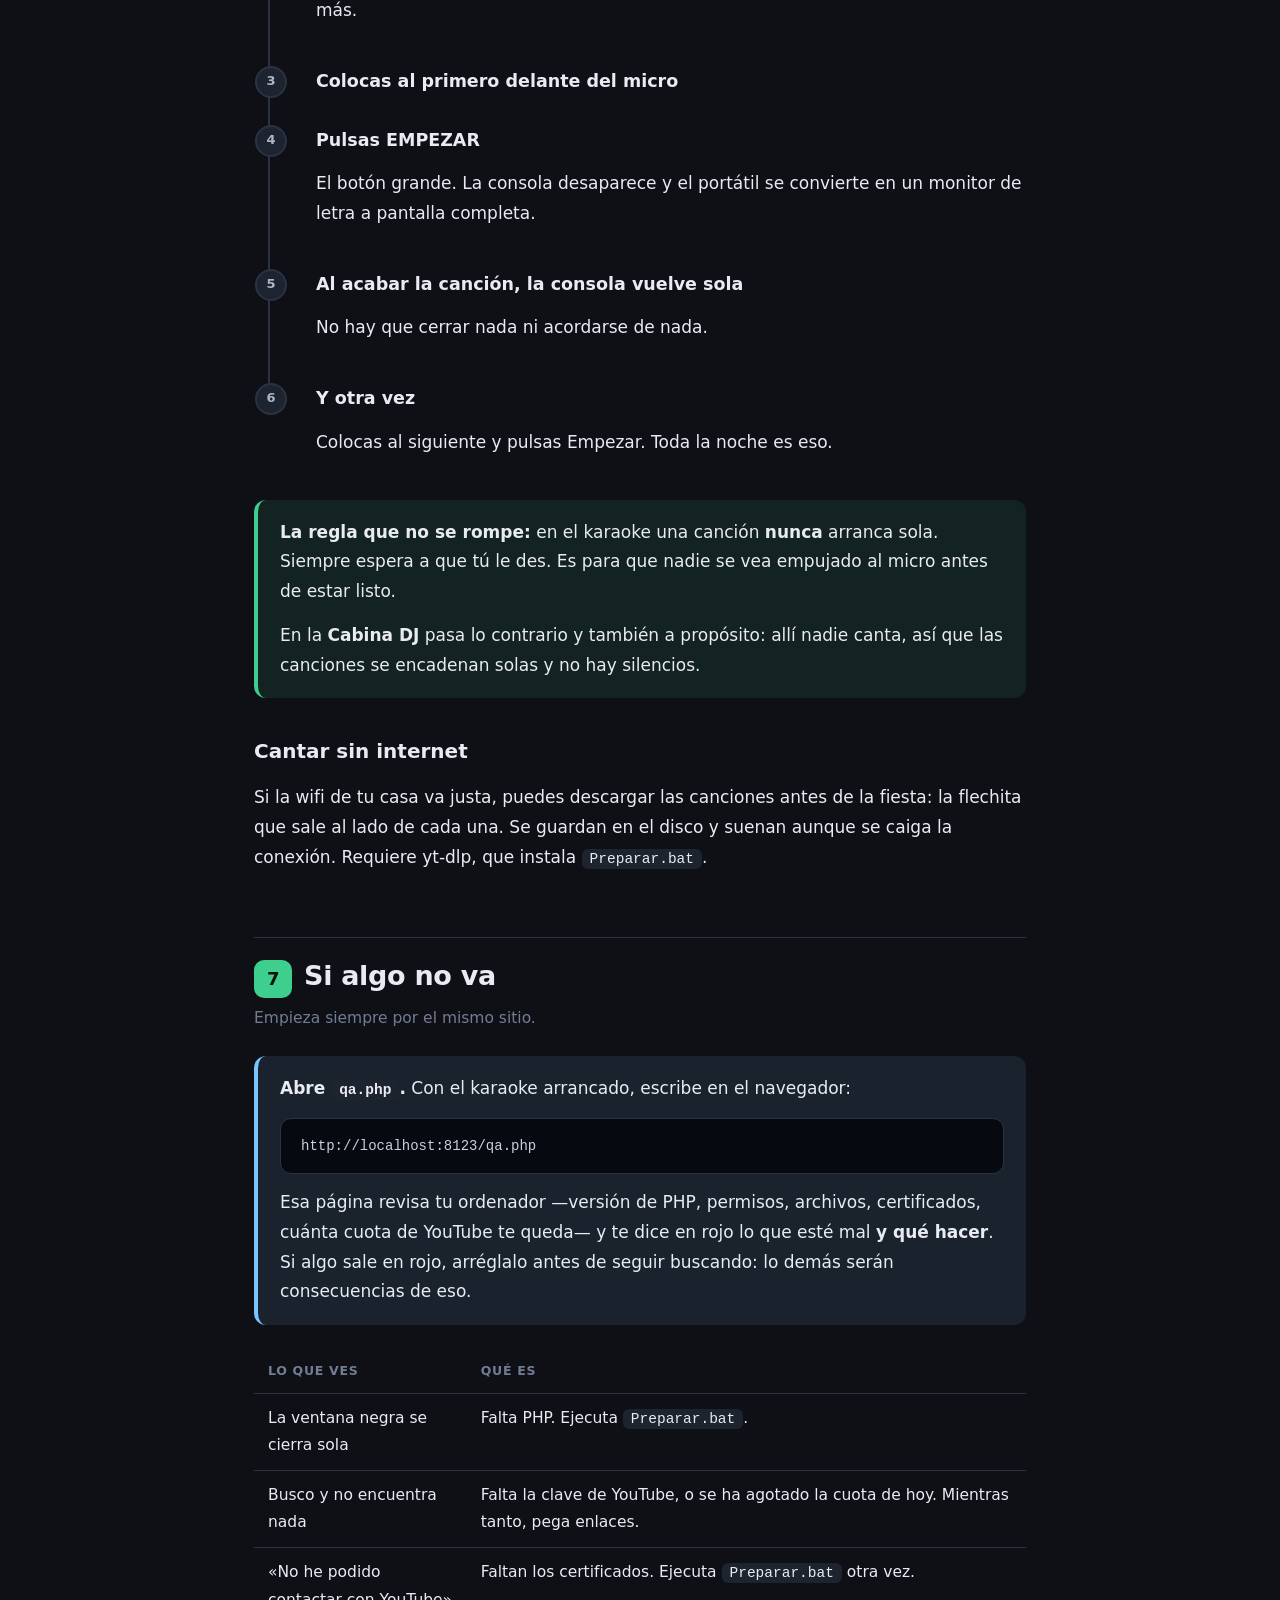
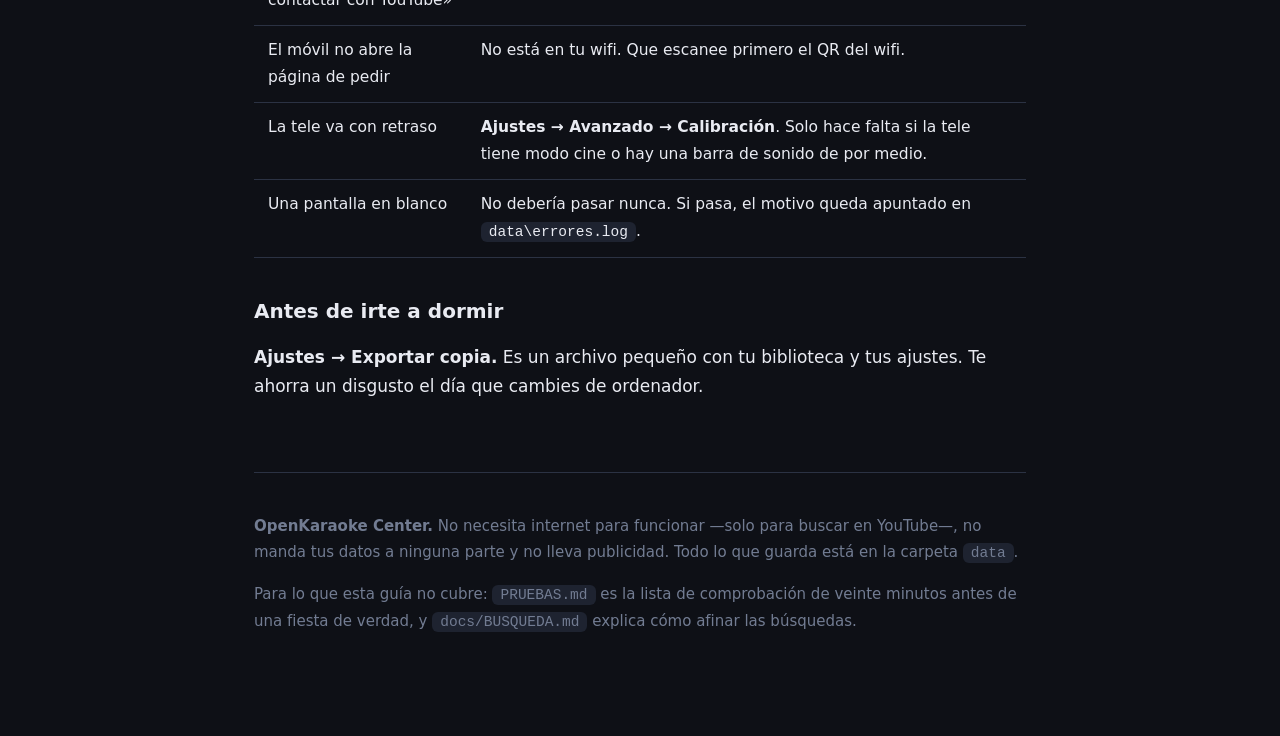
==== commit da99f447: "Instalador de Windows (Inno Setup) y documentación actualizada Añade publico/instalador/Karaoke-Laun" ====
--- a/GUIA.html
+++ b/GUIA.html
@@ -130,6 +130,13 @@
   sistema. Todo vive dentro de una carpeta. No toca el registro de
   Windows, no cambia nada de tu ordenador y no deja rastro. <b>Para
   desinstalarlo, borras la carpeta.</b> Ya está.</p>
+  <p>Esta guía sigue ese camino, el recomendado. Si prefieres un acceso
+  directo en el escritorio y que el cortafuegos de Windows quede
+  configurado solo (para que los móviles no tengan problemas al pedir
+  canciones), hay también un
+  <a href="https://github.com/tizzenn/karaoke-launcher/releases/latest">instalador</a> —
+  pide permiso de administrador solo para esa regla del cortafuegos, y
+  por lo demás hace lo mismo que estos pasos.</p>
 </div>
 
 
